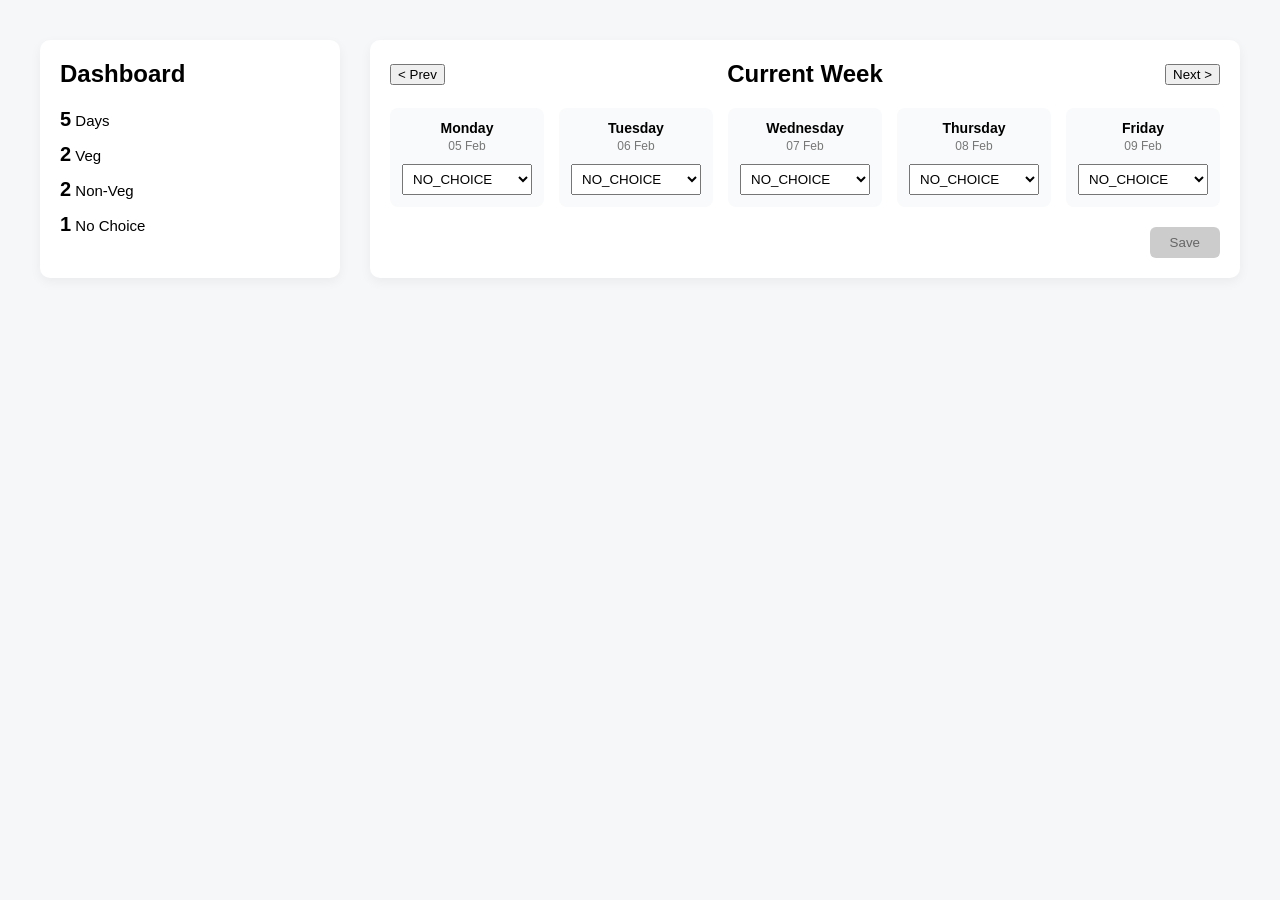
==== src/main/resources/templates/dashboard.html @ f2305747 "handover to AI" ====
<!DOCTYPE html>
<html lang="en" xmlns:th="http://www.thymeleaf.org">
<head>
    <meta charset="UTF-8">
    <title>Canteen Meal Dashboard</title>

    <!-- CSS -->
    <link rel="stylesheet" th:href="@{/css/dashboard.css}">

    <style>
        /* Temporary inline CSS so UI works even without external file */

        body {
            font-family: Arial, sans-serif;
            background: #f6f7f9;
            margin: 0;
            padding: 40px;
        }

        .page {
            display: flex;
            gap: 30px;
            max-width: 1200px;
            margin: auto;
        }

        /* LEFT DASHBOARD */
        .dashboard {
            width: 260px;
            background: #ffffff;
            border-radius: 10px;
            padding: 20px;
            box-shadow: 0 4px 12px rgba(0,0,0,0.05);
        }

        .dashboard h2 {
            margin-top: 0;
        }

        .stat {
            margin: 12px 0;
            font-size: 15px;
        }

        .stat strong {
            font-size: 20px;
        }

        /* RIGHT CALENDAR */
        .calendar {
            flex: 1;
            background: #ffffff;
            border-radius: 10px;
            padding: 20px;
            box-shadow: 0 4px 12px rgba(0,0,0,0.05);
        }

        .calendar-header {
            display: flex;
            justify-content: space-between;
            align-items: center;
        }

        .calendar-header h2 {
            margin: 0;
        }

        .week {
            display: grid;
            grid-template-columns: repeat(5, 1fr);
            gap: 15px;
            margin-top: 20px;
        }

        .day-card {
            background: #f9fafb;
            border-radius: 8px;
            padding: 12px;
            text-align: center;
        }

        .day-card h4 {
            margin: 0;
            font-size: 14px;
        }

        .day-card span {
            font-size: 12px;
            color: #777;
        }

        .day-card select {
            margin-top: 10px;
            width: 100%;
            padding: 6px;
        }

        .actions {
            margin-top: 20px;
            text-align: right;
        }

        .save-btn {
            padding: 8px 20px;
            border-radius: 6px;
            border: none;
            background: #ccc;
            color: #666;
            cursor: not-allowed;
        }

        .save-btn.active {
            background: #2ecc71;
            color: #fff;
            cursor: pointer;
        }
    </style>
</head>

<body>

<div class="page">

    <!-- LEFT: DASHBOARD -->
    <div class="dashboard">
        <h2>Dashboard</h2>

        <div class="stat">
            <strong>5</strong> Days
        </div>
        <div class="stat">
            <strong>2</strong> Veg
        </div>
        <div class="stat">
            <strong>2</strong> Non-Veg
        </div>
        <div class="stat">
            <strong>1</strong> No Choice
        </div>
    </div>

    <!-- RIGHT: CURRENT WEEK -->
    <div class="calendar">

        <div class="calendar-header">
            <button>&lt; Prev</button>
            <h2>Current Week</h2>
            <button>Next &gt;</button>
        </div>

        <div class="week">

            <!-- MONDAY -->
            <div class="day-card">
                <h4>Monday</h4>
                <span>05 Feb</span>
                <select>
                    <option>NO_CHOICE</option>
                    <option>VEG</option>
                    <option>NON_VEG</option>
                    <option>NO_MEAL</option>
                </select>
            </div>

            <!-- TUESDAY -->
            <div class="day-card">
                <h4>Tuesday</h4>
                <span>06 Feb</span>
                <select>
                    <option>NO_CHOICE</option>
                    <option>VEG</option>
                    <option>NON_VEG</option>
                    <option>NO_MEAL</option>
                </select>
            </div>

            <!-- WEDNESDAY -->
            <div class="day-card">
                <h4>Wednesday</h4>
                <span>07 Feb</span>
                <select>
                    <option>NO_CHOICE</option>
                    <option>VEG</option>
                    <option>NON_VEG</option>
                    <option>NO_MEAL</option>
                </select>
            </div>

            <!-- THURSDAY -->
            <div class="day-card">
                <h4>Thursday</h4>
                <span>08 Feb</span>
                <select>
                    <option>NO_CHOICE</option>
                    <option>VEG</option>
                    <option>NON_VEG</option>
                    <option>NO_MEAL</option>
                </select>
            </div>

            <!-- FRIDAY -->
            <div class="day-card">
                <h4>Friday</h4>
                <span>09 Feb</span>
                <select>
                    <option>NO_CHOICE</option>
                    <option>VEG</option>
                    <option>NON_VEG</option>
                    <option>NO_MEAL</option>
                </select>
            </div>

        </div>

        <div class="actions">
            <button class="save-btn">Save</button>
        </div>

    </div>

</div>

</body>
</html>
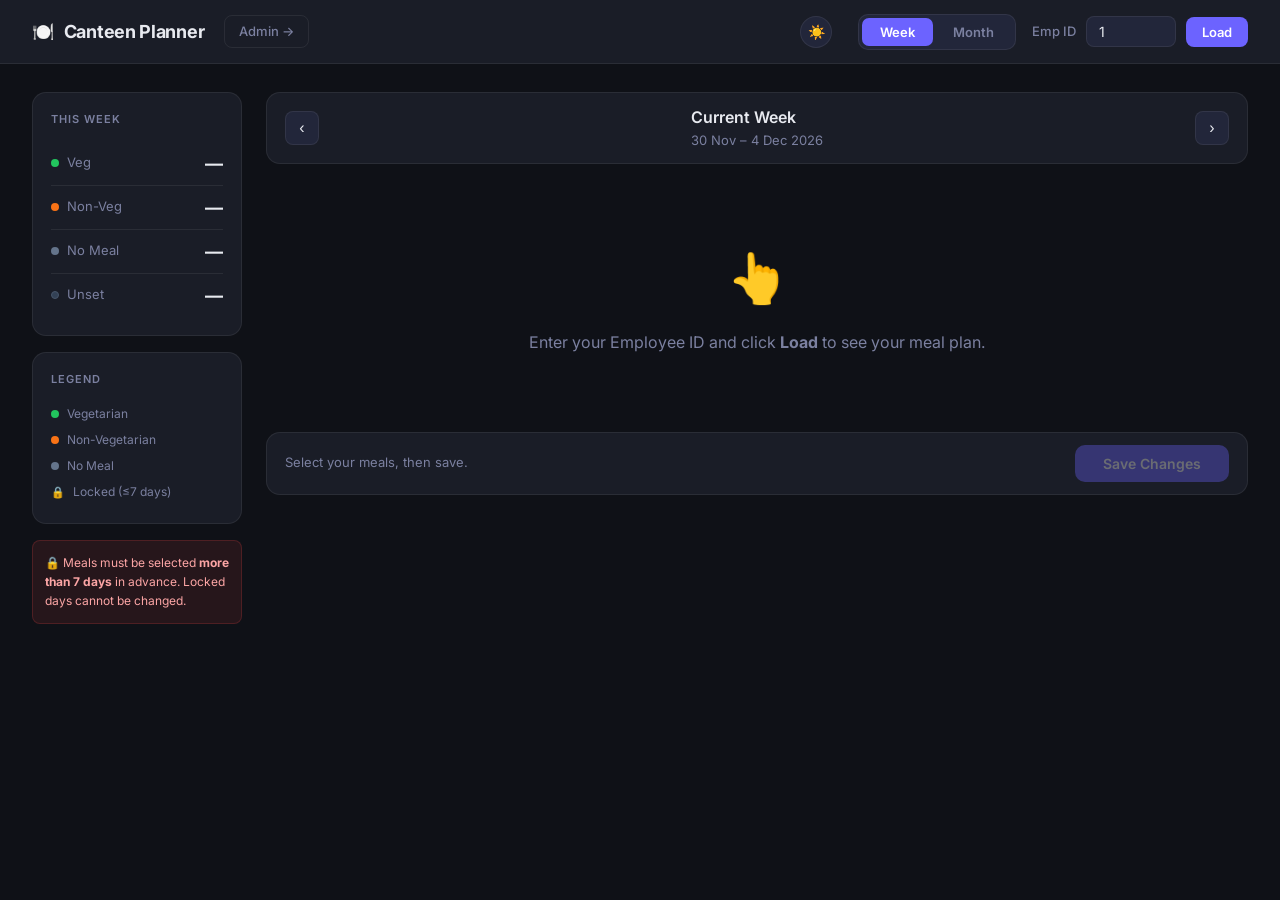
==== commit 6840e22b: "added admin and dashboard" ====
--- a/src/main/resources/templates/dashboard.html
+++ b/src/main/resources/templates/dashboard.html
@@ -2,223 +2,653 @@
 <html lang="en" xmlns:th="http://www.thymeleaf.org">
 <head>
     <meta charset="UTF-8">
-    <title>Canteen Meal Dashboard</title>
-
-    <!-- CSS -->
-    <link rel="stylesheet" th:href="@{/css/dashboard.css}">
-
+    <meta name="viewport" content="width=device-width, initial-scale=1.0">
+    <meta name="description" content="Office Canteen Meal Planner — plan your weekly or monthly meals.">
+    <title>Canteen Meal Planner</title>
+    <link rel="preconnect" href="https://fonts.googleapis.com">
+    <link href="https://fonts.googleapis.com/css2?family=Inter:wght@300;400;500;600;700&display=swap" rel="stylesheet">
     <style>
-        /* Temporary inline CSS so UI works even without external file */
-
-        body {
-            font-family: Arial, sans-serif;
-            background: #f6f7f9;
-            margin: 0;
-            padding: 40px;
-        }
-
-        .page {
-            display: flex;
-            gap: 30px;
-            max-width: 1200px;
-            margin: auto;
-        }
-
-        /* LEFT DASHBOARD */
-        .dashboard {
-            width: 260px;
-            background: #ffffff;
-            border-radius: 10px;
-            padding: 20px;
-            box-shadow: 0 4px 12px rgba(0,0,0,0.05);
-        }
-
-        .dashboard h2 {
-            margin-top: 0;
-        }
-
-        .stat {
-            margin: 12px 0;
-            font-size: 15px;
-        }
-
-        .stat strong {
-            font-size: 20px;
-        }
-
-        /* RIGHT CALENDAR */
-        .calendar {
-            flex: 1;
-            background: #ffffff;
-            border-radius: 10px;
-            padding: 20px;
-            box-shadow: 0 4px 12px rgba(0,0,0,0.05);
-        }
-
-        .calendar-header {
-            display: flex;
-            justify-content: space-between;
-            align-items: center;
-        }
-
-        .calendar-header h2 {
-            margin: 0;
-        }
-
-        .week {
-            display: grid;
-            grid-template-columns: repeat(5, 1fr);
-            gap: 15px;
-            margin-top: 20px;
-        }
-
-        .day-card {
-            background: #f9fafb;
-            border-radius: 8px;
-            padding: 12px;
-            text-align: center;
-        }
-
-        .day-card h4 {
-            margin: 0;
-            font-size: 14px;
-        }
-
-        .day-card span {
-            font-size: 12px;
-            color: #777;
-        }
-
-        .day-card select {
-            margin-top: 10px;
-            width: 100%;
-            padding: 6px;
-        }
-
-        .actions {
-            margin-top: 20px;
-            text-align: right;
-        }
-
-        .save-btn {
-            padding: 8px 20px;
-            border-radius: 6px;
-            border: none;
-            background: #ccc;
-            color: #666;
-            cursor: not-allowed;
-        }
-
-        .save-btn.active {
-            background: #2ecc71;
-            color: #fff;
-            cursor: pointer;
-        }
+        *, *::before, *::after { box-sizing: border-box; margin: 0; padding: 0; }
+
+        :root {
+            --bg:          #0f1117;
+            --surface:     #1a1d27;
+            --surface2:    #22263a;
+            --surface3:    #2a2f45;
+            --border:      rgba(255,255,255,0.07);
+            --border2:     rgba(255,255,255,0.12);
+            --text:        #e8eaf0;
+            --muted:       #7b80a0;
+            --accent:      #6c63ff;
+            --accent-glow: rgba(108,99,255,0.25);
+            --veg:         #22c55e;
+            --veg-bg:      rgba(34,197,94,0.15);
+            --nonveg:      #f97316;
+            --nonveg-bg:   rgba(249,115,22,0.15);
+            --nomeal:      #64748b;
+            --nomeal-bg:   rgba(100,116,139,0.15);
+            --locked:      #ef4444;
+            --locked-bg:   rgba(239,68,68,0.10);
+            --today:       rgba(108,99,255,0.18);
+            --radius:      14px;
+            --shadow:      0 4px 24px rgba(0,0,0,0.4);
+        }
+
+        [data-theme="light"] {
+            --bg:          #f4f6f8;
+            --surface:     #ffffff;
+            --surface2:    #f0f2f5;
+            --surface3:    #e4e7eb;
+            --border:      rgba(0,0,0,0.08);
+            --border2:     rgba(0,0,0,0.15);
+            --text:        #1e293b;
+            --muted:       #64748b;
+            --accent:      #4f46e5;
+            --accent-glow: rgba(79,70,229,0.2);
+            --veg:         #16a34a;
+            --veg-bg:      rgba(22,163,74,0.15);
+            --nonveg:      #ea580c;
+            --nonveg-bg:   rgba(234,88,12,0.15);
+            --nomeal:      #64748b;
+            --nomeal-bg:   rgba(100,116,139,0.15);
+            --locked:      #dc2626;
+            --locked-bg:   rgba(220,38,38,0.08);
+            --today:       rgba(79,70,229,0.12);
+            --shadow:      0 4px 20px rgba(0,0,0,0.05);
+        }
+
+        body { font-family:'Inter',sans-serif; background:var(--bg); color:var(--text); min-height:100vh; line-height:1.5; transition: background 0.3s, color 0.3s; }
+
+        /* Header */
+        .header {
+            background:var(--surface); border-bottom:1px solid var(--border);
+            padding:0 32px; height:64px; display:flex; align-items:center;
+            justify-content:space-between; position:sticky; top:0; z-index:100;
+        }
+        .header-logo { display:flex; align-items:center; gap:10px; font-weight:700; font-size:18px; letter-spacing:-.3px; }
+        .header-right { display:flex; align-items:center; gap:16px; }
+
+        /* View Toggle */
+        .view-toggle { display:flex; background:var(--surface2); border:1px solid var(--border); border-radius:10px; padding:3px; gap:2px; }
+        .toggle-btn { background:transparent; border:none; color:var(--muted); font-size:13px; font-weight:600; font-family:'Inter',sans-serif; padding:6px 18px; border-radius:7px; cursor:pointer; transition:background .2s,color .2s; }
+        .toggle-btn.active { background:var(--accent); color:#fff; }
+
+        /* Employee control */
+        .employee-control { display:flex; align-items:center; gap:10px; }
+        .employee-control label { font-size:13px; color:var(--muted); font-weight:500; }
+        .employee-input { background:var(--surface2); border:1px solid var(--border); border-radius:8px; color:var(--text); font-size:14px; font-family:'Inter',sans-serif; padding:6px 12px; width:90px; outline:none; transition:border-color .2s; }
+        .employee-input:focus { border-color:var(--accent); }
+        .load-btn { background:var(--accent); color:#fff; border:none; border-radius:8px; font-size:13px; font-weight:600; font-family:'Inter',sans-serif; padding:7px 16px; cursor:pointer; transition:opacity .2s,transform .1s; }
+        .load-btn:hover { opacity:.88; }
+        .load-btn:active { transform:scale(.97); }
+
+        /* Layout */
+        .layout { display:flex; gap:24px; padding:28px 32px; max-width:1360px; margin:0 auto; }
+
+        /* Sidebar */
+        .sidebar { width:210px; flex-shrink:0; display:flex; flex-direction:column; gap:16px; }
+        .card { background:var(--surface); border:1px solid var(--border); border-radius:var(--radius); padding:18px; }
+        .card-title { font-size:11px; font-weight:600; text-transform:uppercase; letter-spacing:1px; color:var(--muted); margin-bottom:14px; }
+        .stat-item { display:flex; align-items:center; justify-content:space-between; padding:8px 0; border-bottom:1px solid var(--border); }
+        .stat-item:last-child { border-bottom:none; }
+        .stat-label { display:flex; align-items:center; gap:8px; font-size:13px; color:var(--muted); }
+        .stat-dot { width:8px; height:8px; border-radius:50%; flex-shrink:0; }
+        .dot-veg { background:var(--veg); } .dot-nonveg { background:var(--nonveg); } .dot-nomeal { background:var(--nomeal); } .dot-none { background:#334155; border:1px solid #475569; }
+        .stat-count { font-size:18px; font-weight:700; }
+        .legend-item { display:flex; align-items:center; gap:8px; font-size:12px; color:var(--muted); padding:4px 0; }
+        .lock-note { background:var(--locked-bg); border:1px solid rgba(239,68,68,0.2); border-radius:8px; padding:12px; font-size:12px; color:#fca5a5; line-height:1.6; }
+
+        /* Main */
+        .main { flex:1; display:flex; flex-direction:column; gap:18px; min-width:0; }
+
+        /* Nav */
+        .period-nav { display:flex; align-items:center; justify-content:space-between; background:var(--surface); border:1px solid var(--border); border-radius:var(--radius); padding:12px 18px; }
+        .period-title { font-size:16px; font-weight:600; }
+        .period-sub { font-size:13px; color:var(--muted); margin-top:2px; }
+        .nav-btn { background:var(--surface2); border:1px solid var(--border); color:var(--text); border-radius:8px; width:34px; height:34px; cursor:pointer; font-size:16px; display:flex; align-items:center; justify-content:center; transition:background .2s,border-color .2s; }
+        .nav-btn:hover { background:var(--accent); border-color:var(--accent); }
+
+        /* Week grid */
+        .week-grid { display:grid; grid-template-columns:repeat(5,1fr); gap:14px; }
+        .day-card { background:var(--surface); border:1px solid var(--border); border-radius:var(--radius); padding:18px 14px; display:flex; flex-direction:column; gap:10px; transition:border-color .2s,box-shadow .2s; position:relative; overflow:hidden; }
+        .day-card::before { content:''; position:absolute; top:0; left:0; right:0; height:3px; background:var(--border); transition:background .3s; }
+        .day-card.meal-veg::before     { background:var(--veg); }
+        .day-card.meal-non_veg::before { background:var(--nonveg); }
+        .day-card.meal-no_meal::before { background:var(--nomeal); }
+        .day-card.locked { opacity:.6; }
+        .day-card:hover:not(.locked) { border-color:rgba(108,99,255,.4); box-shadow:0 0 0 1px rgba(108,99,255,.1); }
+        .day-name  { font-size:11px; font-weight:600; text-transform:uppercase; letter-spacing:.8px; color:var(--muted); }
+        .day-date  { font-size:22px; font-weight:700; letter-spacing:-.5px; }
+        .day-month { font-size:12px; color:var(--muted); margin-top:-6px; }
+        .day-badge { font-size:11px; font-weight:600; padding:3px 8px; border-radius:20px; display:inline-flex; align-items:center; gap:4px; width:fit-content; }
+        .badge-veg     { background:var(--veg-bg);    color:var(--veg);    }
+        .badge-non_veg { background:var(--nonveg-bg); color:var(--nonveg); }
+        .badge-no_meal { background:var(--nomeal-bg); color:var(--muted);  }
+        .badge-none    { background:#1e2235;           color:var(--muted);  }
+        .badge-locked  { background:var(--locked-bg); color:#fca5a5;       }
+        .meal-select { background:var(--surface2); border:1px solid var(--border); border-radius:8px; color:var(--text); font-size:13px; font-family:'Inter',sans-serif; padding:8px 28px 8px 10px; width:100%; outline:none; cursor:pointer; transition:border-color .2s; appearance:none; background-image:url("data:image/svg+xml,%3Csvg xmlns='http://www.w3.org/2000/svg' width='12' height='12' viewBox='0 0 24 24' fill='none' stroke='%237b80a0' stroke-width='2'%3E%3Cpolyline points='6 9 12 15 18 9'%3E%3C/polyline%3E%3C/svg%3E"); background-repeat:no-repeat; background-position:right 10px center; }
+        .meal-select:focus { border-color:var(--accent); }
+        .meal-select:disabled { cursor:not-allowed; opacity:.4; }
+
+        /* Month grid — weekdays only (5 columns) */
+        .month-grid { display:flex; flex-direction:column; background:var(--surface); border:1px solid var(--border); border-radius:var(--radius); overflow:hidden; }
+        .month-day-headers { display:grid; grid-template-columns:repeat(5,1fr); background:var(--surface2); border-bottom:1px solid var(--border); }
+        .month-day-header { text-align:center; padding:10px 4px; font-size:11px; font-weight:600; text-transform:uppercase; letter-spacing:.8px; color:var(--muted); }
+        .month-weeks { display:flex; flex-direction:column; }
+        .month-week-row { display:grid; grid-template-columns:repeat(5,1fr); border-bottom:1px solid var(--border); }
+        .month-week-row:last-child { border-bottom:none; }
+        .month-cell { border-right:1px solid var(--border); padding:8px; min-height:82px; display:flex; flex-direction:column; gap:6px; transition:background .15s; }
+        .month-cell:last-child { border-right:none; }
+        .month-cell.empty  { background:var(--bg); }
+        .month-cell.is-today { background:var(--today); }
+        .month-cell.locked   { opacity:.55; }
+        .month-cell:not(.empty):not(.locked):hover { background:var(--surface3); cursor:pointer; }
+        .month-cell-date { font-size:13px; font-weight:600; color:var(--muted); display:flex; align-items:center; justify-content:space-between; }
+        .month-cell.is-today .month-cell-date > span:first-child { background:var(--accent); color:#fff; width:22px; height:22px; border-radius:50%; display:flex; align-items:center; justify-content:center; font-size:12px; }
+        .month-lock-icon { font-size:10px; color:#fca5a5; }
+
+        /* Meal toggle buttons (V / NV / NM) */
+        .meal-toggles { display:flex; gap:3px; }
+        .mtoggle { flex:1; border:1px solid var(--border2); background:var(--surface3); color:var(--muted); font-size:10px; font-weight:700; font-family:'Inter',sans-serif; border-radius:5px; padding:4px 2px; cursor:pointer; text-align:center; transition:background .15s,color .15s,border-color .15s; }
+        .mtoggle:disabled { pointer-events:none; opacity:.3; }
+        .mtoggle.active-veg     { background:var(--veg-bg);    color:var(--veg);    border-color:var(--veg);    }
+        .mtoggle.active-non_veg { background:var(--nonveg-bg); color:var(--nonveg); border-color:var(--nonveg); }
+        .mtoggle.active-no_meal { background:var(--nomeal-bg); color:var(--muted);  border-color:var(--nomeal); }
+        .mtoggle:hover:not(:disabled):not(.active-veg):not(.active-non_veg):not(.active-no_meal) { background:var(--surface2); color:var(--text); }
+
+        /* Bulk bar */
+        .month-bulk-bar { background:var(--surface); border:1px solid var(--border); border-radius:var(--radius); padding:12px 18px; display:flex; align-items:center; gap:12px; flex-wrap:wrap; }
+        .bulk-label { font-size:13px; color:var(--muted); font-weight:500; }
+        .bulk-btn { border:none; border-radius:7px; font-size:12px; font-weight:700; font-family:'Inter',sans-serif; padding:6px 14px; cursor:pointer; transition:opacity .2s,transform .1s; }
+        .bulk-btn:active { transform:scale(.96); }
+        .bulk-btn:hover  { opacity:.85; }
+        .bulk-veg    { background:var(--veg-bg);    color:var(--veg);    }
+        .bulk-nonveg { background:var(--nonveg-bg); color:var(--nonveg); }
+        .bulk-nomeal { background:var(--nomeal-bg); color:var(--muted);  }
+        .bulk-clear  { background:var(--surface3);  color:var(--muted);  }
+
+        /* Actions bar */
+        .actions-bar { display:flex; align-items:center; justify-content:space-between; background:var(--surface); border:1px solid var(--border); border-radius:var(--radius); padding:12px 18px; }
+        .actions-info { font-size:13px; color:var(--muted); }
+        .save-btn { background:var(--accent); color:#fff; border:none; border-radius:10px; font-size:14px; font-weight:600; font-family:'Inter',sans-serif; padding:10px 28px; cursor:pointer; transition:opacity .2s,transform .1s,box-shadow .2s; box-shadow:0 4px 16px var(--accent-glow); }
+        .save-btn:hover  { opacity:.88; }
+        .save-btn:active { transform:scale(.97); }
+        .save-btn:disabled { opacity:.35; cursor:not-allowed; transform:none; box-shadow:none; }
+
+        /* Empty & spinner */
+        .empty-state { text-align:center; padding:60px 20px; color:var(--muted); }
+        .empty-state .icon { font-size:48px; margin-bottom:16px; }
+        .spinner { width:20px; height:20px; border:2px solid var(--border); border-top-color:var(--accent); border-radius:50%; animation:spin .7s linear infinite; margin:40px auto; }
+        @keyframes spin { to { transform:rotate(360deg); } }
+
+        /* Toast */
+        #toast-container { position:fixed; bottom:28px; right:28px; display:flex; flex-direction:column; gap:10px; z-index:999; }
+        .toast { padding:12px 20px; border-radius:10px; font-size:14px; font-weight:500; min-width:250px; box-shadow:var(--shadow); animation:slideIn .3s ease; }
+        .toast.success { background:#166534; border:1px solid rgba(34,197,94,.3); color:#86efac; }
+        .toast.error   { background:#7f1d1d; border:1px solid rgba(239,68,68,.3);  color:#fca5a5; }
+        @keyframes slideIn { from{transform:translateX(60px);opacity:0} to{transform:translateX(0);opacity:1} }
+
+        @media(max-width:960px){ .layout{flex-direction:column;padding:16px} .sidebar{width:100%;flex-direction:row;flex-wrap:wrap} .week-grid{grid-template-columns:repeat(3,1fr)} }
+        @media(max-width:620px){ .week-grid{grid-template-columns:1fr 1fr} .header{padding:0 14px;gap:10px} }
     </style>
+    <script>
+        const savedTheme = localStorage.getItem('theme') || 'dark';
+        document.documentElement.setAttribute('data-theme', savedTheme);
+    </script>
 </head>
-
 <body>
 
-<div class="page">
-
-    <!-- LEFT: DASHBOARD -->
-    <div class="dashboard">
-        <h2>Dashboard</h2>
-
-        <div class="stat">
-            <strong>5</strong> Days
-        </div>
-        <div class="stat">
-            <strong>2</strong> Veg
-        </div>
-        <div class="stat">
-            <strong>2</strong> Non-Veg
-        </div>
-        <div class="stat">
-            <strong>1</strong> No Choice
-        </div>
+<header class="header">
+    <div style="display:flex;align-items:center;gap:20px">
+        <div class="header-logo"><span>🍽️</span><span>Canteen Planner</span></div>
+        <a href="/admin" style="font-size:13px;font-weight:500;color:var(--muted);text-decoration:none;padding:6px 14px;border-radius:8px;border:1px solid var(--border);transition:color .2s,background .2s" onmouseover="this.style.color='var(--text)';this.style.background='var(--surface2)'" onmouseout="this.style.color='var(--muted)';this.style.background='transparent'">Admin →</a>
     </div>
-
-    <!-- RIGHT: CURRENT WEEK -->
-    <div class="calendar">
-
-        <div class="calendar-header">
-            <button>&lt; Prev</button>
-            <h2>Current Week</h2>
-            <button>Next &gt;</button>
-        </div>
-
-        <div class="week">
-
-            <!-- MONDAY -->
-            <div class="day-card">
-                <h4>Monday</h4>
-                <span>05 Feb</span>
-                <select>
-                    <option>NO_CHOICE</option>
-                    <option>VEG</option>
-                    <option>NON_VEG</option>
-                    <option>NO_MEAL</option>
-                </select>
-            </div>
-
-            <!-- TUESDAY -->
-            <div class="day-card">
-                <h4>Tuesday</h4>
-                <span>06 Feb</span>
-                <select>
-                    <option>NO_CHOICE</option>
-                    <option>VEG</option>
-                    <option>NON_VEG</option>
-                    <option>NO_MEAL</option>
-                </select>
-            </div>
-
-            <!-- WEDNESDAY -->
-            <div class="day-card">
-                <h4>Wednesday</h4>
-                <span>07 Feb</span>
-                <select>
-                    <option>NO_CHOICE</option>
-                    <option>VEG</option>
-                    <option>NON_VEG</option>
-                    <option>NO_MEAL</option>
-                </select>
-            </div>
-
-            <!-- THURSDAY -->
-            <div class="day-card">
-                <h4>Thursday</h4>
-                <span>08 Feb</span>
-                <select>
-                    <option>NO_CHOICE</option>
-                    <option>VEG</option>
-                    <option>NON_VEG</option>
-                    <option>NO_MEAL</option>
-                </select>
-            </div>
-
-            <!-- FRIDAY -->
-            <div class="day-card">
-                <h4>Friday</h4>
-                <span>09 Feb</span>
-                <select>
-                    <option>NO_CHOICE</option>
-                    <option>VEG</option>
-                    <option>NON_VEG</option>
-                    <option>NO_MEAL</option>
-                </select>
-            </div>
-
-        </div>
-
-        <div class="actions">
-            <button class="save-btn">Save</button>
-        </div>
-
+    <div class="header-right">
+        <button id="themeToggleBtn" class="nav-btn" onclick="toggleTheme()" style="width:32px;height:32px;border-radius:50%;font-size:14px;margin-right:10px" title="Toggle Light/Dark Mode">
+            <span id="themeIcon">☀️</span>
+        </button>
+        <div class="view-toggle">
+            <button class="toggle-btn active" id="btnWeek"  onclick="setView('week')">Week</button>
+            <button class="toggle-btn"         id="btnMonth" onclick="setView('month')">Month</button>
+        </div>
+        <div class="employee-control">
+            <label for="employeeId">Emp ID</label>
+            <input id="employeeId" type="number" min="1" class="employee-input" placeholder="e.g. 1" value="1"/>
+            <button class="load-btn" onclick="loadCurrent()">Load</button>
+        </div>
     </div>
-
+</header>
+
+<div class="layout">
+    <aside class="sidebar">
+        <div class="card">
+            <div class="card-title" id="statLabel">This Week</div>
+            <div class="stat-item"><span class="stat-label"><span class="stat-dot dot-veg"></span>Veg</span><span class="stat-count" id="stat-veg">—</span></div>
+            <div class="stat-item"><span class="stat-label"><span class="stat-dot dot-nonveg"></span>Non-Veg</span><span class="stat-count" id="stat-nonveg">—</span></div>
+            <div class="stat-item"><span class="stat-label"><span class="stat-dot dot-nomeal"></span>No Meal</span><span class="stat-count" id="stat-nomeal">—</span></div>
+            <div class="stat-item"><span class="stat-label"><span class="stat-dot dot-none"></span>Unset</span><span class="stat-count" id="stat-none">—</span></div>
+        </div>
+        <div class="card">
+            <div class="card-title">Legend</div>
+            <div class="legend-item"><span class="stat-dot dot-veg"></span>Vegetarian</div>
+            <div class="legend-item"><span class="stat-dot dot-nonveg"></span>Non-Vegetarian</div>
+            <div class="legend-item"><span class="stat-dot dot-nomeal"></span>No Meal</div>
+            <div class="legend-item"><span style="font-size:11px">🔒</span>Locked (≤7 days)</div>
+        </div>
+        <div class="lock-note">🔒 Meals must be selected <strong>more than 7 days</strong> in advance. Locked days cannot be changed.</div>
+    </aside>
+
+    <main class="main">
+        <div class="period-nav">
+            <button class="nav-btn" onclick="changePeriod(-1)">&#8249;</button>
+            <div><div class="period-title" id="periodTitle">—</div><div class="period-sub" id="periodSub"></div></div>
+            <button class="nav-btn" onclick="changePeriod(1)">&#8250;</button>
+        </div>
+
+        <!-- Bulk bar — month view only -->
+        <div class="month-bulk-bar" id="bulkBar" style="display:none">
+            <span class="bulk-label">Set all unlocked weekdays:</span>
+            <button class="bulk-btn bulk-veg"    onclick="bulkSetMonth('VEG')">🥦 All Veg</button>
+            <button class="bulk-btn bulk-nonveg" onclick="bulkSetMonth('NON_VEG')">🍗 All Non-Veg</button>
+            <button class="bulk-btn bulk-nomeal" onclick="bulkSetMonth('NO_MEAL')">🚫 All No Meal</button>
+            <button class="bulk-btn bulk-clear"  onclick="bulkSetMonth('NONE')">✕ Clear All</button>
+        </div>
+
+        <div id="viewContent">
+            <div class="empty-state"><div class="icon">👆</div><p>Enter your Employee ID and click <strong>Load</strong> to see your meal plan.</p></div>
+        </div>
+
+        <div class="actions-bar">
+            <span class="actions-info" id="actionsInfo">Select your meals, then save.</span>
+            <button class="save-btn" id="saveBtn" onclick="saveSelections()" disabled>Save Changes</button>
+        </div>
+    </main>
 </div>
 
+<div id="toast-container"></div>
+
+<script>
+/* ── State ────────────────────────────────────────────────────────── */
+const WEEKDAYS    = ['Monday','Tuesday','Wednesday','Thursday','Friday'];
+const DAY_HEADERS = ['Mon','Tue','Wed','Thu','Fri'];
+const MON_SHORT   = ['Jan','Feb','Mar','Apr','May','Jun','Jul','Aug','Sep','Oct','Nov','Dec'];
+const MON_LONG    = ['January','February','March','April','May','June','July','August','September','October','November','December'];
+
+let currentView    = 'week';
+let weekOffset     = 0;
+let monthOffset    = 0;
+let periodData     = {};   // Map<dateStr, mealType>
+let pendingChanges = false;
+
+/* ── Theme ────────────────────────────────────────────────────────── */
+function updateThemeIcon() {
+    const isLight = document.documentElement.getAttribute('data-theme') === 'light';
+    document.getElementById('themeIcon').textContent = isLight ? '🌙' : '☀️';
+}
+function toggleTheme() {
+    const currentTheme = document.documentElement.getAttribute('data-theme') || 'dark';
+    const newTheme = currentTheme === 'light' ? 'dark' : 'light';
+    document.documentElement.setAttribute('data-theme', newTheme);
+    localStorage.setItem('theme', newTheme);
+    updateThemeIcon();
+}
+updateThemeIcon();
+
+/* ── Date helpers ─────────────────────────────────────────────────── */
+function isoDate(d) {
+    return `${d.getFullYear()}-${String(d.getMonth()+1).padStart(2,'0')}-${String(d.getDate()).padStart(2,'0')}`;
+}
+function addDays(d, n)  { const r = new Date(d); r.setDate(r.getDate()+n); return r; }
+function todayMidnight(){ const t = new Date(); t.setHours(0,0,0,0); return t; }
+function isWeekend(dow) { return dow === 0 || dow === 6; }
+
+function isLocked(dateStr) {
+    return new Date(dateStr+'T00:00:00') <= addDays(todayMidnight(), 7);
+}
+function isToday(dateStr) { return isoDate(todayMidnight()) === dateStr; }
+
+function getWeekMonday(offset) {
+    const t   = new Date();
+    const dow = t.getDay();
+    return new Date(t.getFullYear(), t.getMonth(), t.getDate() - dow + (dow===0?-6:1) + offset*7);
+}
+function getMonthBounds(offset) {
+    const t = new Date();
+    return {
+        first: new Date(t.getFullYear(), t.getMonth()+offset, 1),
+        last:  new Date(t.getFullYear(), t.getMonth()+offset+1, 0)
+    };
+}
+
+/* ── View toggle ──────────────────────────────────────────────────── */
+function setView(view) {
+    currentView = view;
+    document.getElementById('btnWeek').classList.toggle('active',  view==='week');
+    document.getElementById('btnMonth').classList.toggle('active', view==='month');
+    document.getElementById('bulkBar').style.display = view==='month' ? 'flex' : 'none';
+    document.getElementById('statLabel').textContent  = view==='week' ? 'This Week' : 'This Month';
+    weekOffset = monthOffset = 0;
+    periodData = {};
+    pendingChanges = false;
+    document.getElementById('saveBtn').disabled = true;
+    document.getElementById('viewContent').innerHTML =
+        '<div class="empty-state"><div class="icon">👆</div><p>Click <strong>Load</strong> to see your meal plan.</p></div>';
+    updatePeriodHeader();
+}
+
+function changePeriod(dir) {
+    if (currentView==='week') weekOffset  += dir;
+    else                      monthOffset += dir;
+    loadCurrent();
+}
+
+/* ── Period header ────────────────────────────────────────────────── */
+function updatePeriodHeader() {
+    const t = document.getElementById('periodTitle');
+    const s = document.getElementById('periodSub');
+    if (currentView === 'week') {
+        const mon = getWeekMonday(weekOffset), fri = addDays(mon, 4);
+        t.textContent = weekOffset===0 ? 'Current Week'
+            : weekOffset<0 ? `${Math.abs(weekOffset)} Week${Math.abs(weekOffset)>1?'s':''} Ago`
+            : `${weekOffset} Week${weekOffset>1?'s':''} Ahead`;
+        s.textContent = mon.getMonth()===fri.getMonth()
+            ? `${mon.getDate()} – ${fri.getDate()} ${MON_SHORT[fri.getMonth()]} ${fri.getFullYear()}`
+            : `${mon.getDate()} ${MON_SHORT[mon.getMonth()]} – ${fri.getDate()} ${MON_SHORT[fri.getMonth()]} ${fri.getFullYear()}`;
+    } else {
+        const { first } = getMonthBounds(monthOffset);
+        t.textContent = monthOffset===0 ? 'Current Month'
+            : monthOffset<0 ? `${Math.abs(monthOffset)} Month${Math.abs(monthOffset)>1?'s':''} Ago`
+            : `${monthOffset} Month${monthOffset>1?'s':''} Ahead`;
+        s.textContent = `${MON_LONG[first.getMonth()]} ${first.getFullYear()}`;
+    }
+}
+
+/* ── Load data ────────────────────────────────────────────────────── */
+async function loadCurrent() {
+    const empId = document.getElementById('employeeId').value.trim();
+    if (!empId || empId<1) { showToast('Please enter a valid Employee ID.','error'); return; }
+    updatePeriodHeader();
+
+    let fromDate, toDate;
+    if (currentView==='week') {
+        const mon = getWeekMonday(weekOffset);
+        fromDate  = isoDate(mon);
+        toDate    = isoDate(addDays(mon,4));
+    } else {
+        const { first, last } = getMonthBounds(monthOffset);
+        fromDate = isoDate(first); toDate = isoDate(last);
+    }
+
+    document.getElementById('viewContent').innerHTML = '<div style="text-align:center;padding:50px"><div class="spinner"></div></div>';
+    document.getElementById('saveBtn').disabled = true;
+    document.getElementById('actionsInfo').textContent = 'Loading…';
+
+    try {
+        const res = await fetch(`/api/meals/range?employeeId=${empId}&fromDate=${fromDate}&toDate=${toDate}`);
+        if (!res.ok) throw new Error(`HTTP ${res.status}`);
+        const list = await res.json();
+        periodData = {};
+        list.forEach(item => { periodData[item.date] = item.mealType || 'NONE'; });
+    } catch (e) {
+        document.getElementById('viewContent').innerHTML =
+            '<div class="empty-state"><div class="icon">⚠️</div><p>Could not load data. Is the server running?</p></div>';
+        showToast('Failed to load meal data.','error');
+        return;
+    }
+
+    currentView==='week' ? renderWeek() : renderMonth();
+    pendingChanges = false;
+    document.getElementById('saveBtn').disabled = true;
+    document.getElementById('actionsInfo').textContent = 'Make your selections, then click Save.';
+    updateStats();
+}
+
+/* ── Week view ────────────────────────────────────────────────────── */
+function renderWeek() {
+    const mon  = getWeekMonday(weekOffset);
+    const grid = document.createElement('div');
+    grid.className = 'week-grid';
+
+    for (let i=0; i<5; i++) {
+        const date    = addDays(mon, i);
+        const dateStr = isoDate(date);
+        const mt      = periodData[dateStr] || 'NONE';
+        const locked  = isLocked(dateStr);
+
+        const card = document.createElement('div');
+        card.className = `day-card meal-${mt.toLowerCase()}${locked?' locked':''}`;
+        card.id = `wcard-${dateStr}`;
+        card.innerHTML = `
+            <div class="day-name">${WEEKDAYS[i]}</div>
+            <div class="day-date">${date.getDate()}</div>
+            <div class="day-month">${MON_SHORT[date.getMonth()]}</div>
+            ${locked
+                ? `<span class="day-badge badge-locked">🔒 Locked</span>`
+                : `<span class="day-badge badge-${mt.toLowerCase()}" id="wb-${dateStr}">${badgeLabel(mt)}</span>`}
+            <select class="meal-select" id="ws-${dateStr}" data-date="${dateStr}"
+                    onchange="onWeekChange('${dateStr}',this.value)" ${locked?'disabled':''}>
+                <option value="NONE"    ${mt==='NONE'   ?'selected':''}>— Not Set —</option>
+                <option value="VEG"     ${mt==='VEG'    ?'selected':''}>🥦 Vegetarian</option>
+                <option value="NON_VEG" ${mt==='NON_VEG'?'selected':''}>🍗 Non-Vegetarian</option>
+                <option value="NO_MEAL" ${mt==='NO_MEAL'?'selected':''}>🚫 No Meal</option>
+            </select>`;
+        grid.appendChild(card);
+    }
+
+    const content = document.getElementById('viewContent');
+    content.innerHTML = '';
+    content.appendChild(grid);
+}
+
+function onWeekChange(dateStr, value) {
+    periodData[dateStr] = value;
+    const card  = document.getElementById(`wcard-${dateStr}`);
+    const badge = document.getElementById(`wb-${dateStr}`);
+    card.className = `day-card meal-${value.toLowerCase()}`;
+    if (badge) { badge.className = `day-badge badge-${value.toLowerCase()}`; badge.innerHTML = badgeLabel(value); }
+    markDirty();
+}
+
+/* ── Month view (weekdays only) ───────────────────────────────────── */
+function renderMonth() {
+    const { first, last } = getMonthBounds(monthOffset);
+    const content = document.getElementById('viewContent');
+    content.innerHTML = '';
+
+    const wrapper = document.createElement('div');
+    wrapper.className = 'month-grid';
+
+    // Day headers Mon–Fri
+    const headerRow = document.createElement('div');
+    headerRow.className = 'month-day-headers';
+    DAY_HEADERS.forEach(h => {
+        const cell = document.createElement('div');
+        cell.className = 'month-day-header';
+        cell.textContent = h;
+        headerRow.appendChild(cell);
+    });
+    wrapper.appendChild(headerRow);
+
+    // Collect weekday dates in the month
+    const weekdays = [];
+    for (let d = new Date(first); d <= last; d.setDate(d.getDate()+1)) {
+        if (!isWeekend(new Date(d).getDay())) weekdays.push(isoDate(new Date(d)));
+    }
+
+    if (weekdays.length) {
+        // Starting column (0=Mon … 4=Fri) of the first weekday
+        const firstCol = (new Date(weekdays[0]+'T00:00:00').getDay() + 6) % 7;
+        const slots    = Array(firstCol).fill(null).concat(weekdays);
+        while (slots.length % 5 !== 0) slots.push(null);
+
+        const weeksEl = document.createElement('div');
+        weeksEl.className = 'month-weeks';
+
+        for (let i=0; i<slots.length; i+=5) {
+            const row = document.createElement('div');
+            row.className = 'month-week-row';
+
+            for (let col=0; col<5; col++) {
+                const dateStr = slots[i+col];
+                const cell    = document.createElement('div');
+
+                if (!dateStr) {
+                    cell.className = 'month-cell empty';
+                } else {
+                    const locked = isLocked(dateStr);
+                    const today  = isToday(dateStr);
+                    const mt     = periodData[dateStr] || 'NONE';
+                    const dayNum = new Date(dateStr+'T00:00:00').getDate();
+
+                    cell.className = 'month-cell' + (today?' is-today':'') + (locked?' locked':'');
+                    cell.id = `mc-${dateStr}`;
+                    cell.innerHTML = `
+                        <div class="month-cell-date">
+                            <span>${dayNum}</span>
+                            ${locked ? '<span class="month-lock-icon">🔒</span>' : ''}
+                        </div>
+                        <div class="meal-toggles">
+                            <button class="mtoggle ${mt==='VEG'    ?'active-veg':''}"     data-date="${dateStr}" data-type="VEG"     onclick="onMonthToggle('${dateStr}','VEG')"     ${locked?'disabled':''}>V</button>
+                            <button class="mtoggle ${mt==='NON_VEG'?'active-non_veg':''}" data-date="${dateStr}" data-type="NON_VEG" onclick="onMonthToggle('${dateStr}','NON_VEG')" ${locked?'disabled':''}>NV</button>
+                            <button class="mtoggle ${mt==='NO_MEAL'?'active-no_meal':''}" data-date="${dateStr}" data-type="NO_MEAL" onclick="onMonthToggle('${dateStr}','NO_MEAL')" ${locked?'disabled':''}>NM</button>
+                        </div>`;
+                }
+                row.appendChild(cell);
+            }
+            weeksEl.appendChild(row);
+        }
+        wrapper.appendChild(weeksEl);
+    }
+
+    content.appendChild(wrapper);
+}
+
+function onMonthToggle(dateStr, type) {
+    const current = periodData[dateStr] || 'NONE';
+    const newVal  = (current===type) ? 'NONE' : type;
+    periodData[dateStr] = newVal;
+
+    const cell = document.getElementById(`mc-${dateStr}`);
+    if (!cell) return;
+    cell.querySelectorAll('.mtoggle').forEach(btn => {
+        const t = btn.dataset.type;
+        btn.className = 'mtoggle' + (newVal===t ? ` active-${t.toLowerCase()}` : '');
+    });
+    markDirty();
+}
+
+/* ── Bulk set ─────────────────────────────────────────────────────── */
+function bulkSetMonth(type) {
+    const { first, last } = getMonthBounds(monthOffset);
+    let changed = false;
+    for (let d = new Date(first); d<=last; d.setDate(d.getDate()+1)) {
+        const dateStr = isoDate(new Date(d));
+        if (isWeekend(new Date(d).getDay()) || isLocked(dateStr)) continue;
+        periodData[dateStr] = type;
+        const cell = document.getElementById(`mc-${dateStr}`);
+        if (cell) {
+            cell.querySelectorAll('.mtoggle').forEach(btn => {
+                const t = btn.dataset.type;
+                btn.className = 'mtoggle' + (type===t ? ` active-${t.toLowerCase()}` : '');
+            });
+        }
+        changed = true;
+    }
+    if (changed) markDirty();
+    updateStats();
+}
+
+/* ── Stats ────────────────────────────────────────────────────────── */
+function updateStats() {
+    const counts = { VEG:0, NON_VEG:0, NO_MEAL:0, NONE:0 };
+
+    if (currentView==='week') {
+        const mon = getWeekMonday(weekOffset);
+        for (let i=0; i<5; i++) {
+            const mt = periodData[isoDate(addDays(mon,i))] || 'NONE';
+            if (counts[mt] !== undefined) counts[mt]++;
+        }
+    } else {
+        const { first, last } = getMonthBounds(monthOffset);
+        for (let d=new Date(first); d<=last; d.setDate(d.getDate()+1)) {
+            if (isWeekend(new Date(d).getDay())) continue;
+            const mt = periodData[isoDate(new Date(d))] || 'NONE';
+            if (counts[mt] !== undefined) counts[mt]++;
+        }
+    }
+
+    document.getElementById('stat-veg').textContent    = counts.VEG;
+    document.getElementById('stat-nonveg').textContent = counts.NON_VEG;
+    document.getElementById('stat-nomeal').textContent = counts.NO_MEAL;
+    document.getElementById('stat-none').textContent   = counts.NONE;
+}
+
+function markDirty() {
+    pendingChanges = true;
+    document.getElementById('saveBtn').disabled = false;
+    document.getElementById('actionsInfo').textContent = 'You have unsaved changes.';
+    updateStats();
+}
+
+/* ── Save ─────────────────────────────────────────────────────────── */
+async function saveSelections() {
+    const empId   = document.getElementById('employeeId').value.trim();
+    const saveBtn = document.getElementById('saveBtn');
+
+    const payload = Object.entries(periodData)
+        .filter(([dateStr, mt]) => {
+            if (mt==='NONE') return false;
+            if (isLocked(dateStr)) return false;
+            if (isWeekend(new Date(dateStr+'T00:00:00').getDay())) return false;
+            return true;
+        })
+        .map(([dateStr, mt]) => ({ employeeId:parseInt(empId), mealDate:dateStr, mealType:mt }));
+
+    if (!payload.length) { showToast('No valid selections to save.','error'); return; }
+
+    saveBtn.disabled = true;
+    saveBtn.textContent = 'Saving…';
+
+    try {
+        const res = await fetch('/api/meals/bulk', {
+            method:'POST', headers:{'Content-Type':'application/json'}, body:JSON.stringify(payload)
+        });
+        if (!res.ok) {
+            const err = await res.json().catch(()=>({}));
+            throw new Error(err.message||err.error||`HTTP ${res.status}`);
+        }
+        showToast(`✅ ${payload.length} meal${payload.length>1?'s':''} saved!`,'success');
+        pendingChanges = false;
+        document.getElementById('actionsInfo').textContent = 'All changes saved.';
+    } catch(e) {
+        showToast(`Error: ${e.message}`,'error');
+        saveBtn.disabled = false;
+    } finally {
+        saveBtn.textContent = 'Save Changes';
+        saveBtn.disabled    = !pendingChanges;
+    }
+}
+
+/* ── Helpers ──────────────────────────────────────────────────────── */
+function badgeLabel(mt) {
+    return {VEG:'🥦 Veg',NON_VEG:'🍗 Non-Veg',NO_MEAL:'🚫 No Meal',NONE:'— Unset'}[mt]||mt;
+}
+
+function showToast(msg, type='success') {
+    const c = document.getElementById('toast-container');
+    const t = document.createElement('div');
+    t.className = `toast ${type}`; t.textContent = msg;
+    c.appendChild(t);
+    setTimeout(()=>t.remove(), 4000);
+}
+
+/* ── Init ─────────────────────────────────────────────────────────── */
+document.addEventListener('DOMContentLoaded', () => {
+    updatePeriodHeader();
+    document.getElementById('employeeId').addEventListener('keydown', e => {
+        if (e.key==='Enter') loadCurrent();
+    });
+});
+</script>
 </body>
 </html>
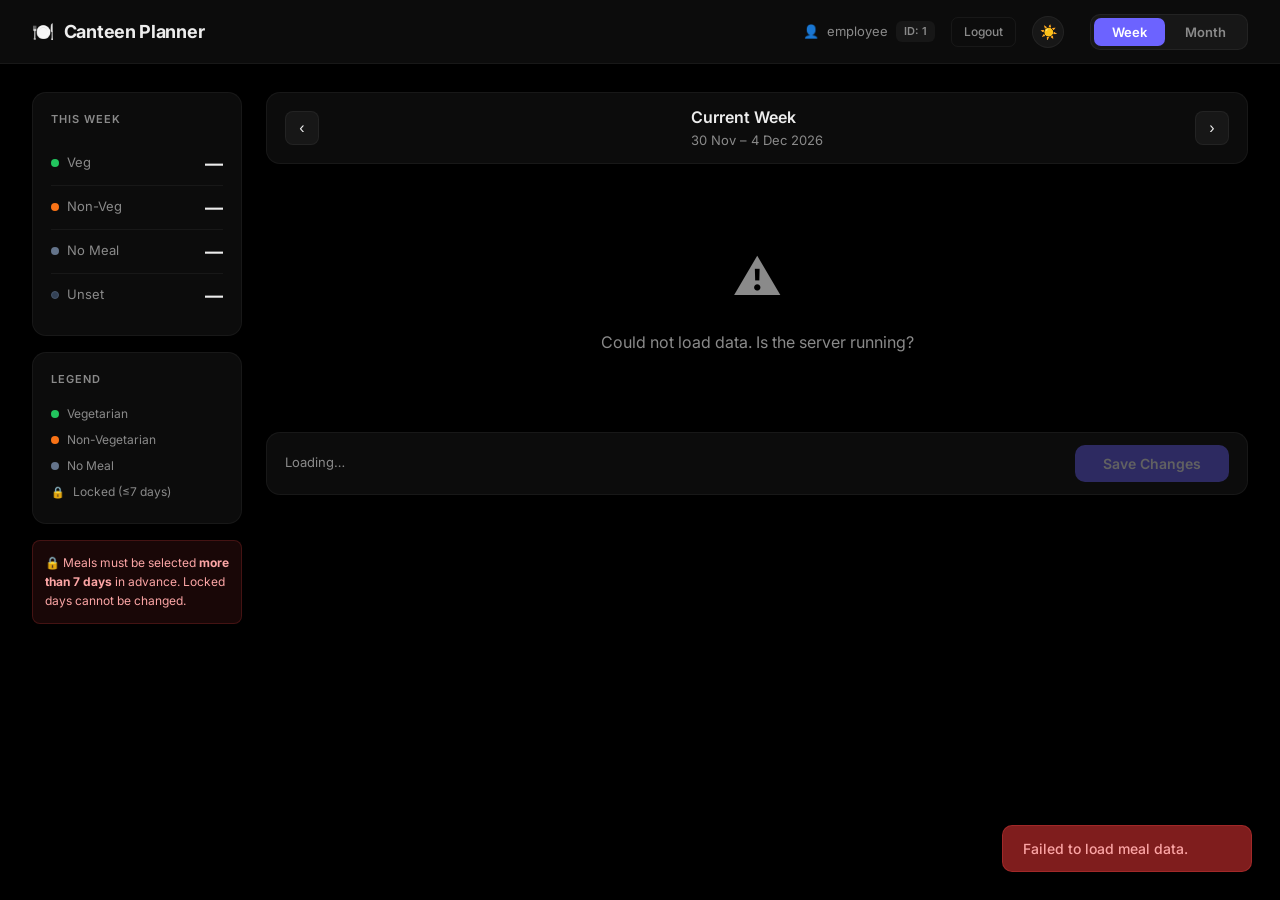
==== commit 09734178: "added login page" ====
--- a/src/main/resources/templates/dashboard.html
+++ b/src/main/resources/templates/dashboard.html
@@ -11,14 +11,14 @@
         *, *::before, *::after { box-sizing: border-box; margin: 0; padding: 0; }
 
         :root {
-            --bg:          #0f1117;
-            --surface:     #1a1d27;
-            --surface2:    #22263a;
-            --surface3:    #2a2f45;
-            --border:      rgba(255,255,255,0.07);
-            --border2:     rgba(255,255,255,0.12);
-            --text:        #e8eaf0;
-            --muted:       #7b80a0;
+            --bg:          #000000;
+            --surface:     #0c0c0c;
+            --surface2:    #171717;
+            --surface3:    #222222;
+            --border:      rgba(255,255,255,0.05);
+            --border2:     rgba(255,255,255,0.10);
+            --text:        #ededed;
+            --muted:       #8a8a8a;
             --accent:      #6c63ff;
             --accent-glow: rgba(108,99,255,0.25);
             --veg:         #22c55e;
@@ -201,20 +201,20 @@
 <header class="header">
     <div style="display:flex;align-items:center;gap:20px">
         <div class="header-logo"><span>🍽️</span><span>Canteen Planner</span></div>
-        <a href="/admin" style="font-size:13px;font-weight:500;color:var(--muted);text-decoration:none;padding:6px 14px;border-radius:8px;border:1px solid var(--border);transition:color .2s,background .2s" onmouseover="this.style.color='var(--text)';this.style.background='var(--surface2)'" onmouseout="this.style.color='var(--muted)';this.style.background='transparent'">Admin →</a>
     </div>
     <div class="header-right">
+        <div style="display:flex;align-items:center;gap:8px;font-size:13px;color:var(--muted)">
+            <span>👤</span>
+            <span th:text="${user.username}">employee</span>
+            <span style="background:var(--surface2);padding:2px 8px;border-radius:6px;font-size:11px;font-weight:600">ID: <span th:text="${user.employeeId}">1</span></span>
+        </div>
+        <a href="/logout" style="font-size:12px;font-weight:500;color:var(--muted);text-decoration:none;padding:5px 12px;border-radius:7px;border:1px solid var(--border);transition:color .2s,background .2s" onmouseover="this.style.color='var(--text)';this.style.background='var(--surface2)'" onmouseout="this.style.color='var(--muted)';this.style.background='transparent'">Logout</a>
         <button id="themeToggleBtn" class="nav-btn" onclick="toggleTheme()" style="width:32px;height:32px;border-radius:50%;font-size:14px;margin-right:10px" title="Toggle Light/Dark Mode">
             <span id="themeIcon">☀️</span>
         </button>
         <div class="view-toggle">
             <button class="toggle-btn active" id="btnWeek"  onclick="setView('week')">Week</button>
             <button class="toggle-btn"         id="btnMonth" onclick="setView('month')">Month</button>
-        </div>
-        <div class="employee-control">
-            <label for="employeeId">Emp ID</label>
-            <input id="employeeId" type="number" min="1" class="employee-input" placeholder="e.g. 1" value="1"/>
-            <button class="load-btn" onclick="loadCurrent()">Load</button>
         </div>
     </div>
 </header>
@@ -267,7 +267,10 @@
 
 <div id="toast-container"></div>
 
-<script>
+<script th:inline="javascript">
+/* ── Logged-in user ──────────────────────────────────────────────── */
+const LOGGED_IN_EMP_ID = /*[[${user.employeeId}]]*/ 1;
+
 /* ── State ────────────────────────────────────────────────────────── */
 const WEEKDAYS    = ['Monday','Tuesday','Wednesday','Thursday','Friday'];
 const DAY_HEADERS = ['Mon','Tue','Wed','Thu','Fri'];
@@ -365,8 +368,7 @@
 
 /* ── Load data ────────────────────────────────────────────────────── */
 async function loadCurrent() {
-    const empId = document.getElementById('employeeId').value.trim();
-    if (!empId || empId<1) { showToast('Please enter a valid Employee ID.','error'); return; }
+    const empId = LOGGED_IN_EMP_ID;
     updatePeriodHeader();
 
     let fromDate, toDate;
@@ -592,7 +594,7 @@
 
 /* ── Save ─────────────────────────────────────────────────────────── */
 async function saveSelections() {
-    const empId   = document.getElementById('employeeId').value.trim();
+    const empId   = LOGGED_IN_EMP_ID;
     const saveBtn = document.getElementById('saveBtn');
 
     const payload = Object.entries(periodData)
@@ -645,9 +647,7 @@
 /* ── Init ─────────────────────────────────────────────────────────── */
 document.addEventListener('DOMContentLoaded', () => {
     updatePeriodHeader();
-    document.getElementById('employeeId').addEventListener('keydown', e => {
-        if (e.key==='Enter') loadCurrent();
-    });
+    loadCurrent();
 });
 </script>
 </body>
